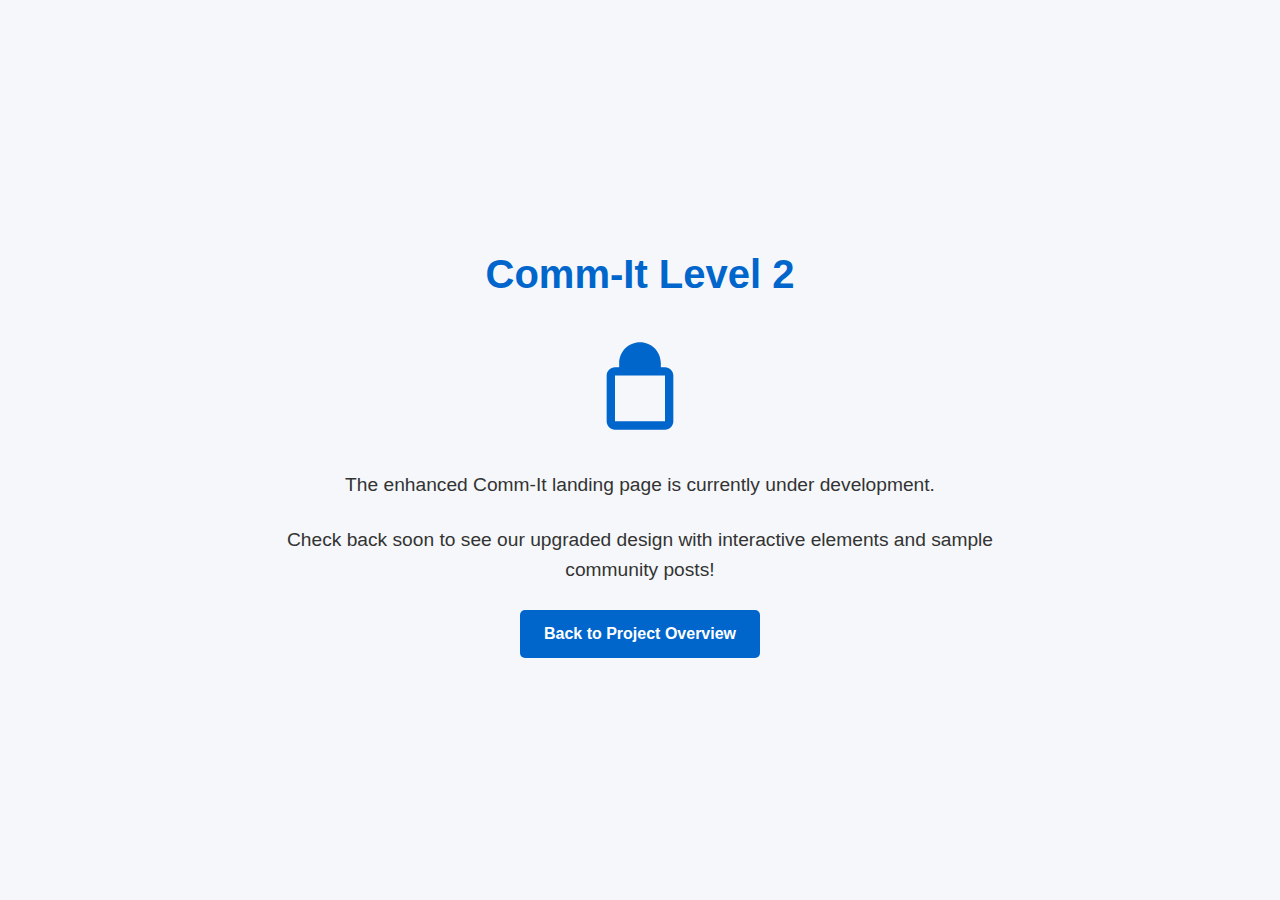
==== level-2/index.html @ d0885ab6 "add support for top-level" ====
<!DOCTYPE html>
<html lang="en">
<head>
    <meta charset="UTF-8">
    <meta name="viewport" content="width=device-width, initial-scale=1.0">
    <title>Comm-It Level 2 - Coming Soon</title>
    <style>
        * {
            margin: 0;
            padding: 0;
            box-sizing: border-box;
        }
        
        body {
            font-family: Arial, sans-serif;
            background-color: #f5f7fa;
            color: #333;
            line-height: 1.6;
            display: flex;
            flex-direction: column;
            align-items: center;
            justify-content: center;
            min-height: 100vh;
            text-align: center;
            padding: 2rem;
        }
        
        .container {
            max-width: 800px;
        }
        
        h1 {
            color: #0066cc;
            margin-bottom: 1rem;
            font-size: 2.5rem;
        }
        
        .under-construction {
            width: 100px;
            height: 100px;
            margin: 2rem auto;
            animation: spin 4s linear infinite;
        }
        
        @keyframes spin {
            100% {
                transform: rotate(360deg);
            }
        }
        
        p {
            margin-bottom: 1.5rem;
            font-size: 1.2rem;
        }
        
        .btn {
            display: inline-block;
            background-color: #0066cc;
            color: white;
            padding: 0.7rem 1.5rem;
            border-radius: 5px;
            text-decoration: none;
            font-weight: bold;
            transition: background-color 0.3s;
        }
        
        .btn:hover {
            background-color: #0055aa;
        }
    </style>
</head>
<body>
    <div class="container">
        <h1>Comm-It Level 2</h1>
        
        <div class="under-construction">
            <svg xmlns="http://www.w3.org/2000/svg" viewBox="0 0 24 24" fill="#0066cc">
                <path d="M12 3C10.3431 3 9 4.34315 9 6V7H15V6C15 4.34315 13.6569 3 12 3Z" />
                <path d="M7 7V6C7 3.23858 9.23858 1 12 1C14.7614 1 17 3.23858 17 6V7H18C19.1046 7 20 7.89543 20 9V20C20 21.1046 19.1046 22 18 22H6C4.89543 22 4 21.1046 4 20V9C4 7.89543 4.89543 7 6 7H7ZM6 9V20H18V9H6Z" />
            </svg>
        </div>
        
        <p>The enhanced Comm-It landing page is currently under development.</p>
        <p>Check back soon to see our upgraded design with interactive elements and sample community posts!</p>
        
        <a href="../index.html" class="btn">Back to Project Overview</a>
    </div>
</body>
</html>
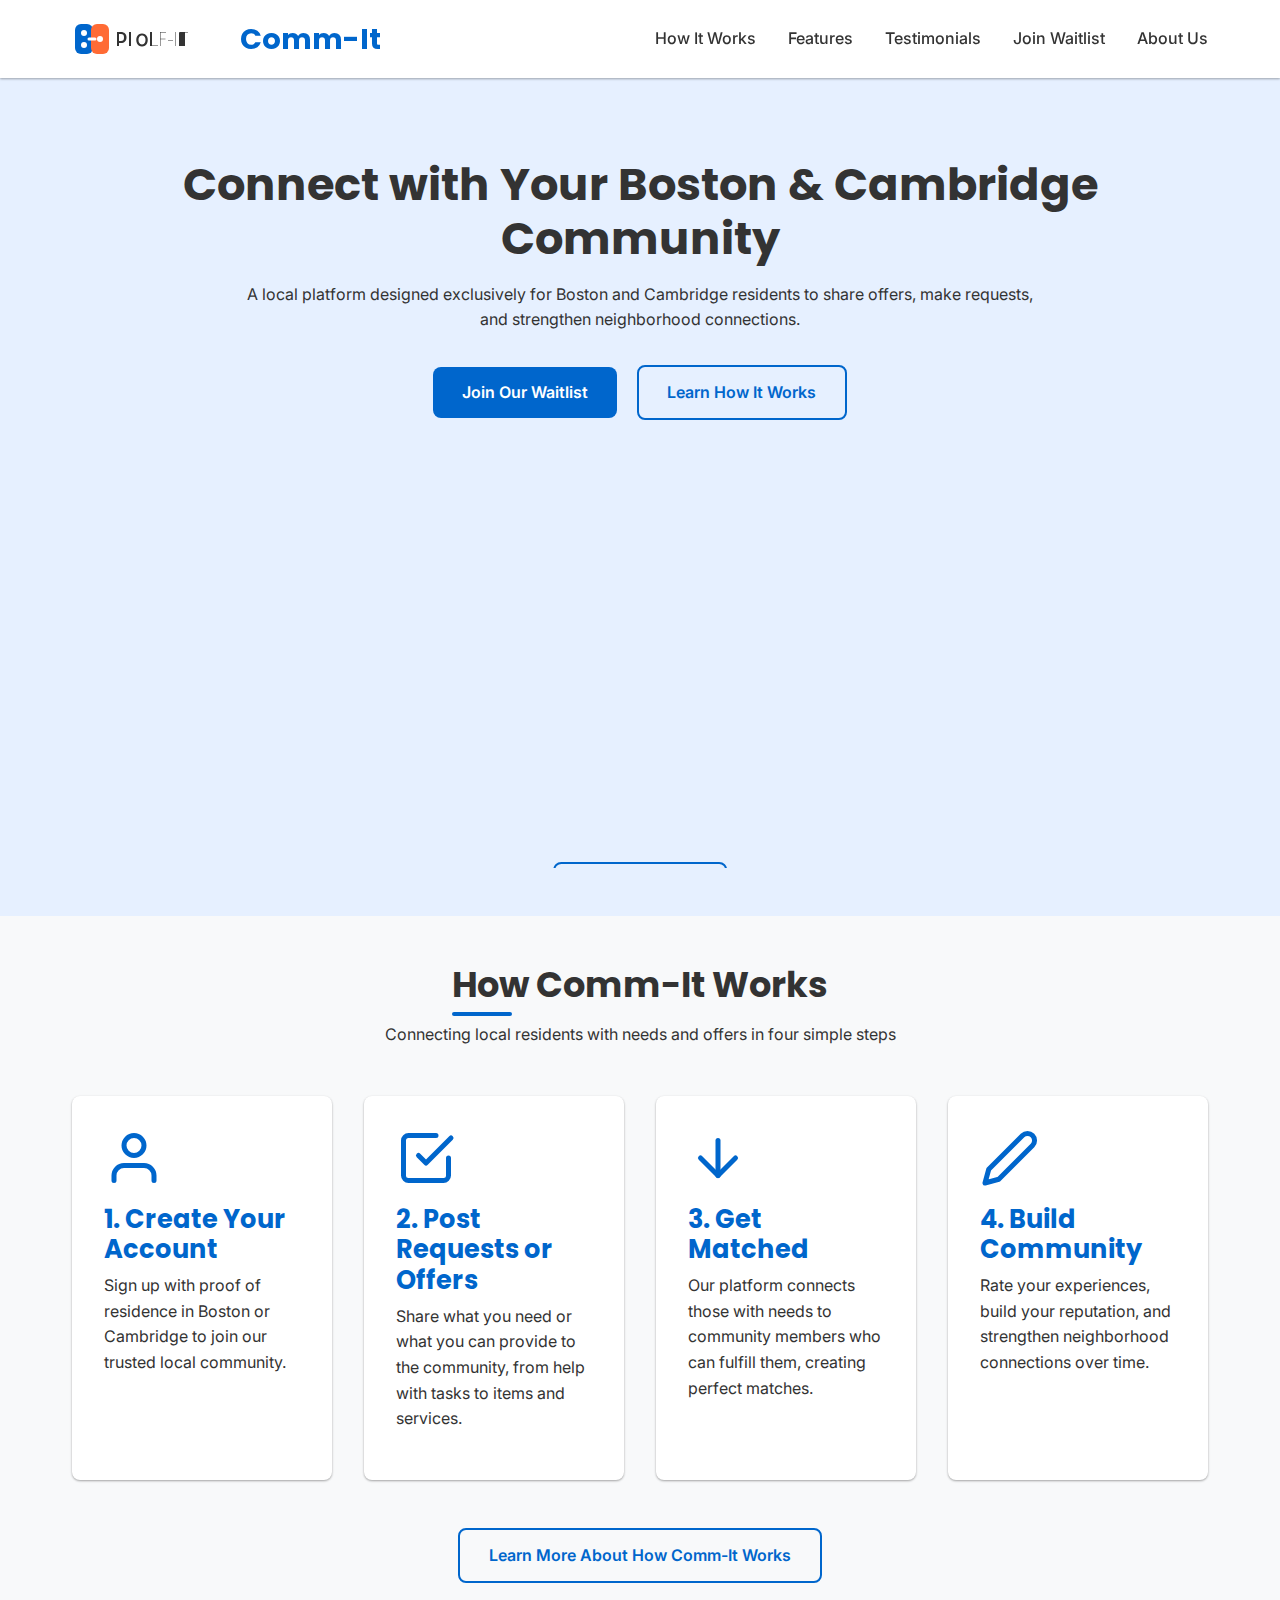
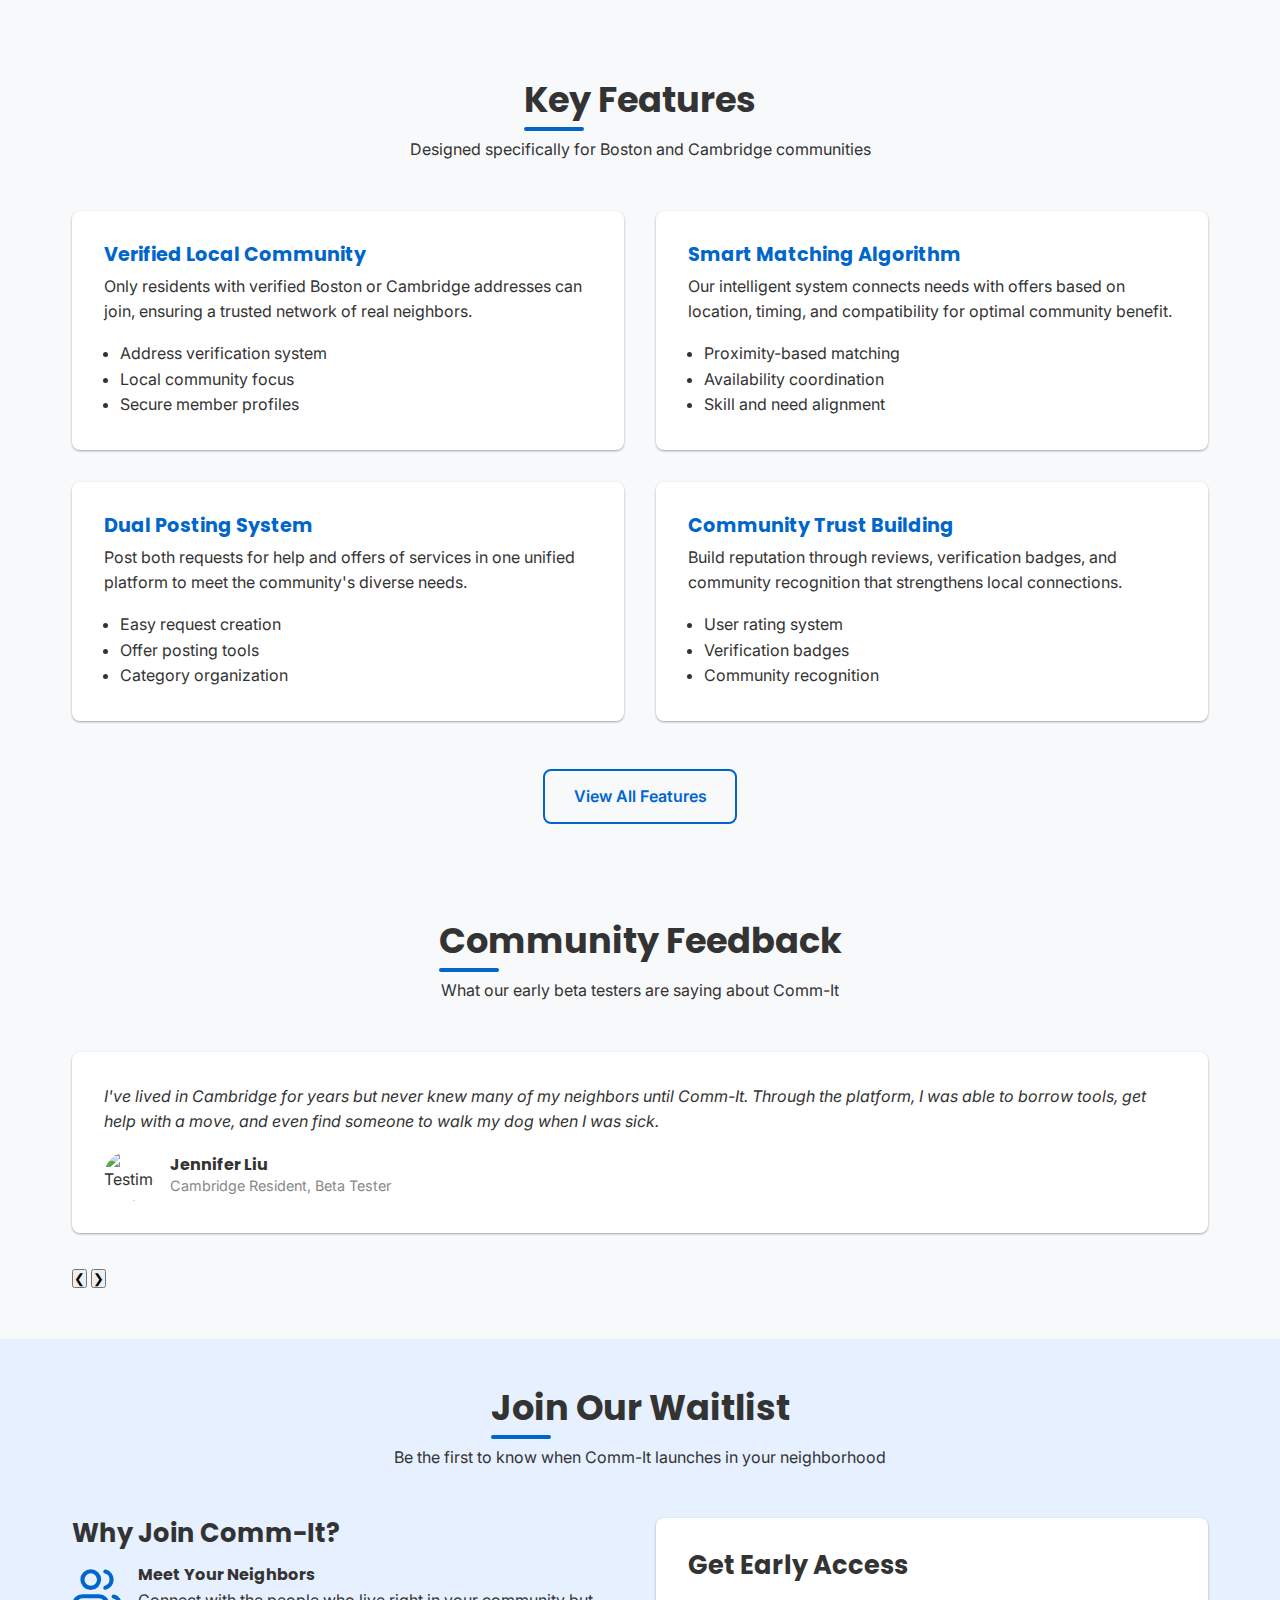
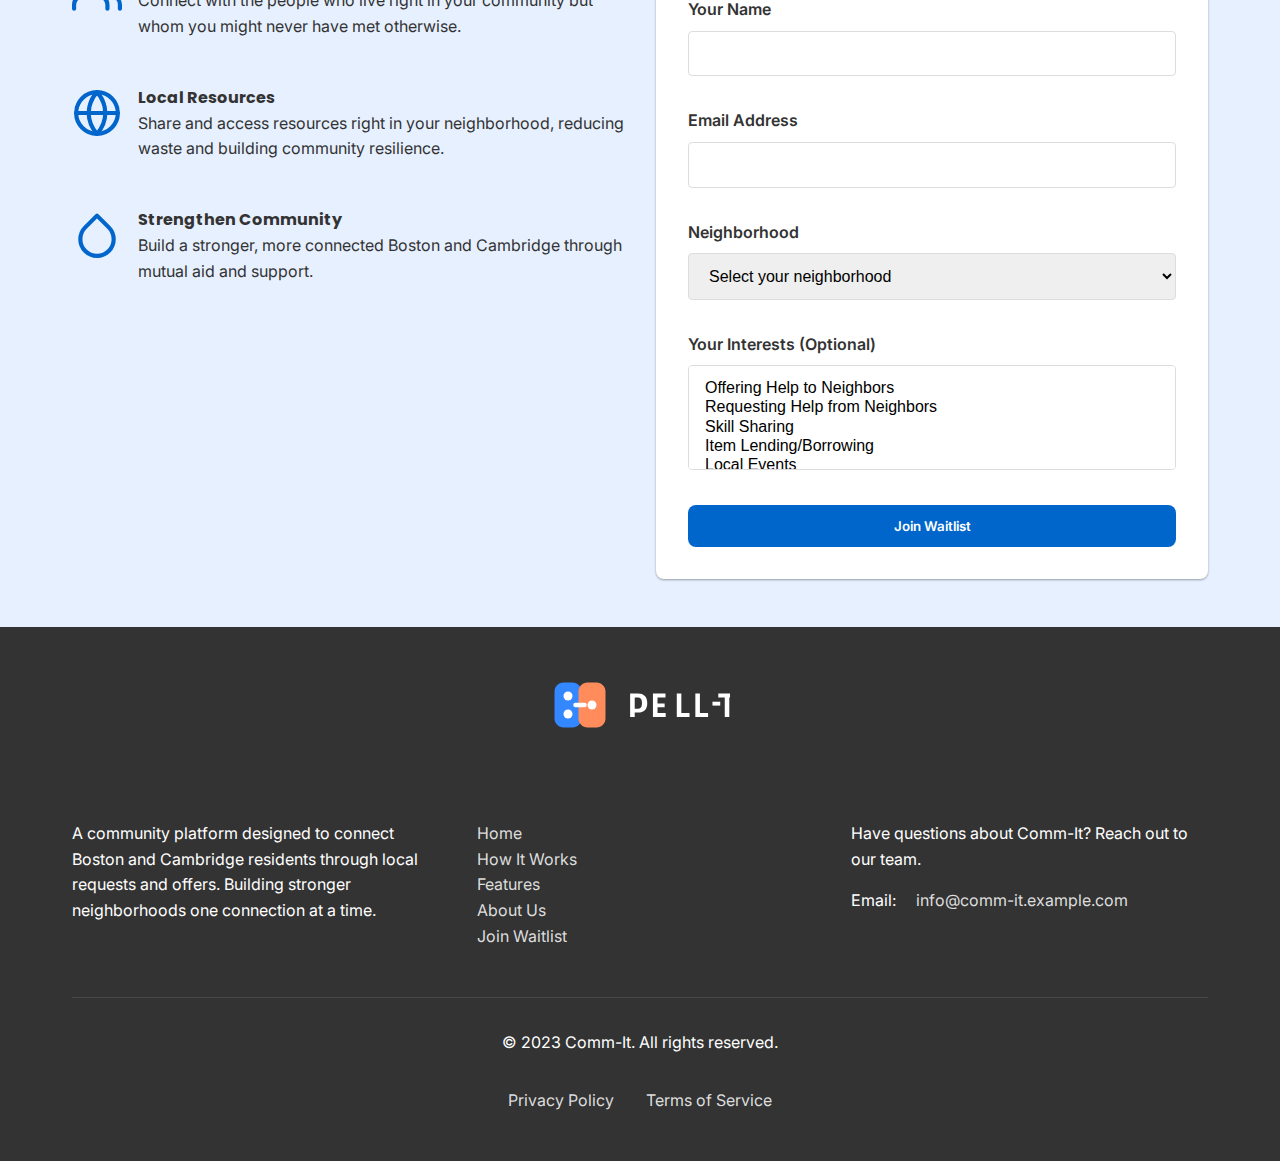
==== commit e71dc5d9: "most of level-2" ====
--- a/level-2/index.html
+++ b/level-2/index.html
@@ -3,87 +3,492 @@
 <head>
     <meta charset="UTF-8">
     <meta name="viewport" content="width=device-width, initial-scale=1.0">
-    <title>Comm-It Level 2 - Coming Soon</title>
-    <style>
-        * {
-            margin: 0;
-            padding: 0;
-            box-sizing: border-box;
-        }
-        
-        body {
-            font-family: Arial, sans-serif;
-            background-color: #f5f7fa;
-            color: #333;
-            line-height: 1.6;
-            display: flex;
-            flex-direction: column;
-            align-items: center;
-            justify-content: center;
-            min-height: 100vh;
-            text-align: center;
-            padding: 2rem;
-        }
-        
-        .container {
-            max-width: 800px;
-        }
-        
-        h1 {
-            color: #0066cc;
-            margin-bottom: 1rem;
-            font-size: 2.5rem;
-        }
-        
-        .under-construction {
-            width: 100px;
-            height: 100px;
-            margin: 2rem auto;
-            animation: spin 4s linear infinite;
-        }
-        
-        @keyframes spin {
-            100% {
-                transform: rotate(360deg);
-            }
-        }
-        
-        p {
-            margin-bottom: 1.5rem;
-            font-size: 1.2rem;
-        }
-        
-        .btn {
-            display: inline-block;
-            background-color: #0066cc;
-            color: white;
-            padding: 0.7rem 1.5rem;
-            border-radius: 5px;
-            text-decoration: none;
-            font-weight: bold;
-            transition: background-color 0.3s;
-        }
-        
-        .btn:hover {
-            background-color: #0055aa;
-        }
-    </style>
+    <title>Comm-It - Boston & Cambridge Local Community Platform</title>
+    
+    <!-- Fonts -->
+    <link rel="preconnect" href="https://fonts.googleapis.com">
+    <link rel="preconnect" href="https://fonts.gstatic.com" crossorigin>
+    <link href="https://fonts.googleapis.com/css2?family=Inter:wght@400;500;600;700&family=Poppins:wght@500;600;700&display=swap" rel="stylesheet">
+    
+    <!-- Stylesheets -->
+    <link rel="stylesheet" href="css/main.css">
+    <link rel="stylesheet" href="css/animations.css">
+    
+    <!-- Favicon -->
+    <link rel="icon" type="image/png" href="assets/icons/favicon.png">
 </head>
 <body>
-    <div class="container">
-        <h1>Comm-It Level 2</h1>
-        
-        <div class="under-construction">
-            <svg xmlns="http://www.w3.org/2000/svg" viewBox="0 0 24 24" fill="#0066cc">
-                <path d="M12 3C10.3431 3 9 4.34315 9 6V7H15V6C15 4.34315 13.6569 3 12 3Z" />
-                <path d="M7 7V6C7 3.23858 9.23858 1 12 1C14.7614 1 17 3.23858 17 6V7H18C19.1046 7 20 7.89543 20 9V20C20 21.1046 19.1046 22 18 22H6C4.89543 22 4 21.1046 4 20V9C4 7.89543 4.89543 7 6 7H7ZM6 9V20H18V9H6Z" />
-            </svg>
-        </div>
-        
-        <p>The enhanced Comm-It landing page is currently under development.</p>
-        <p>Check back soon to see our upgraded design with interactive elements and sample community posts!</p>
-        
-        <a href="../index.html" class="btn">Back to Project Overview</a>
-    </div>
+    <!-- Header Section -->
+    <header class="header">
+        <div class="container flex-between">
+            <a href="index.html" class="logo">
+                <img src="assets/logo/comm-it-logo.svg" alt="Comm-It Logo">
+                Comm-It
+            </a>
+            <nav>
+                <ul class="nav-list">
+                    <li class="nav-item"><a href="#how-it-works" class="nav-link">How It Works</a></li>
+                    <li class="nav-item"><a href="#features" class="nav-link">Features</a></li>
+                    <li class="nav-item"><a href="#testimonials" class="nav-link">Testimonials</a></li>
+                    <li class="nav-item"><a href="#contact" class="nav-link">Join Waitlist</a></li>
+                    <li class="nav-item"><a href="about.html" class="nav-link">About Us</a></li>
+                </ul>
+                <button class="mobile-menu-btn">
+                    <svg xmlns="http://www.w3.org/2000/svg" width="24" height="24" viewBox="0 0 24 24" fill="none" stroke="currentColor" stroke-width="2" stroke-linecap="round" stroke-linejoin="round">
+                        <line x1="3" y1="12" x2="21" y2="12"></line>
+                        <line x1="3" y1="6" x2="21" y2="6"></line>
+                        <line x1="3" y1="18" x2="21" y2="18"></line>
+                    </svg>
+                </button>
+            </nav>
+        </div>
+    </header>
+
+    <!-- Hero Section -->
+    <section class="section" style="background-color: var(--primary-light); padding-top: var(--space-xxl);">
+        <div class="container">
+            <div class="text-center" style="margin-bottom: var(--space-xl);">
+                <h1>Connect with Your Boston & Cambridge Community</h1>
+                <p style="max-width: 800px; margin: var(--space-md) auto;">
+                    A local platform designed exclusively for Boston and Cambridge residents to share offers, make requests, and strengthen neighborhood connections.
+                </p>
+                <div style="margin: var(--space-lg) 0;">
+                    <a href="#contact" class="btn btn-primary">Join Our Waitlist</a>
+                    <a href="#how-it-works" class="btn btn-outline" style="margin-left: var(--space-md);">Learn How It Works</a>
+                </div>
+            </div>
+            
+            <!-- Community Animation Showcase -->
+            <div class="animation-container">
+                <!-- Request Card -->
+                <div class="community-card request-card">
+                    <span class="card-badge request-badge">REQUEST</span>
+                    <div class="card-header">
+                        <img src="assets/images/avatar-1.jpg" alt="User Avatar" class="card-avatar">
+                        <div class="card-user">
+                            <h4>Sarah Johnson</h4>
+                            <p>Cambridge Resident</p>
+                        </div>
+                    </div>
+                    <h3 class="card-title">Need help moving a couch this weekend</h3>
+                    <p class="card-description">I just got a new couch delivered but need help moving it up to my 3rd floor apartment. Any neighbors free this Saturday afternoon?</p>
+                    <div class="card-footer">
+                        <span>Posted 2 hours ago</span>
+                        <span>Cambridge, MA</span>
+                    </div>
+                </div>
+                
+                <!-- Offer Cards -->
+                <div class="community-card offer-card">
+                    <span class="card-badge offer-badge">OFFER</span>
+                    <div class="card-header">
+                        <img src="assets/images/avatar-2.jpg" alt="User Avatar" class="card-avatar">
+                        <div class="card-user">
+                            <h4>Mike Rodriguez</h4>
+                            <p>Boston Resident</p>
+                        </div>
+                    </div>
+                    <h3 class="card-title">I can help on Saturday!</h3>
+                    <p class="card-description">I have a truck and I'm free after 2pm on Saturday. Happy to help a neighbor out.</p>
+                    <div class="card-footer">
+                        <div class="offer-btns">
+                            <button class="btn btn-sm btn-outline">Send Message</button>
+                            <button class="btn btn-sm btn-primary">Accept</button>
+                        </div>
+                    </div>
+                </div>
+                
+                <div class="community-card offer-card">
+                    <span class="card-badge offer-badge">OFFER</span>
+                    <div class="card-header">
+                        <img src="assets/images/avatar-3.jpg" alt="User Avatar" class="card-avatar">
+                        <div class="card-user">
+                            <h4>David Chen</h4>
+                            <p>Cambridge Resident</p>
+                        </div>
+                    </div>
+                    <h3 class="card-title">Can help Saturday at 3pm</h3>
+                    <p class="card-description">I live in the same neighborhood and can come by around 3pm on Saturday. I've helped with lots of moves before!</p>
+                    <div class="card-footer">
+                        <div class="offer-btns">
+                            <button class="btn btn-sm btn-outline">Send Message</button>
+                            <button class="btn btn-sm btn-primary">Accept</button>
+                        </div>
+                    </div>
+                </div>
+                
+                <div class="community-card offer-card">
+                    <span class="card-badge offer-badge">OFFER</span>
+                    <div class="card-header">
+                        <img src="assets/images/avatar-4.jpg" alt="User Avatar" class="card-avatar">
+                        <div class="card-user">
+                            <h4>Emma Clark</h4>
+                            <p>Cambridge Resident</p>
+                        </div>
+                    </div>
+                    <h3 class="card-title">Free on Saturday afternoon</h3>
+                    <p class="card-description">I'm available from 1-5pm on Saturday and could definitely help with a couch move. Let me know!</p>
+                    <div class="card-footer">
+                        <div class="offer-btns">
+                            <button class="btn btn-sm btn-outline">Send Message</button>
+                            <button class="btn btn-sm btn-primary">Accept</button>
+                        </div>
+                    </div>
+                </div>
+                
+                <!-- Match Card -->
+                <div class="community-card match-card">
+                    <span class="card-badge match-badge">MATCH MADE!</span>
+                    <div style="text-align: center; margin: var(--space-sm) 0 var(--space-md) 0;">
+                        <div class="card-header" style="justify-content: center;">
+                            <img src="assets/images/avatar-1.jpg" alt="Sarah Avatar" class="card-avatar" style="margin-right: 5px; border: 2px solid var(--accent);">
+                            <img src="assets/images/avatar-3.jpg" alt="David Avatar" class="card-avatar" style="margin-right: 0; border: 2px solid var(--accent);">
+                        </div>
+                        <h3 class="card-title" style="text-align: center; margin-top: var(--space-md); color: var(--accent);">Sarah & David</h3>
+                    </div>
+                    <div style="text-align: center; margin: var(--space-md) 0; background-color: rgba(46, 196, 182, 0.08); padding: 12px; border-radius: 8px;">
+                        <span class="icon-check"></span> Help with moving couch scheduled for Saturday at 3pm
+                    </div>
+                    <p class="card-description" style="text-align: center; font-style: italic;">
+                        "Thanks to Comm-It for connecting us!"
+                    </p>
+                </div>
+                
+                <!-- Connector Line -->
+                <div class="connector-line"></div>
+                
+                <!-- Match Icon -->
+                <div class="match-icon">
+                    <svg xmlns="http://www.w3.org/2000/svg" width="30" height="30" viewBox="0 0 24 24" fill="none" stroke="currentColor" stroke-width="2" stroke-linecap="round" stroke-linejoin="round">
+                        <path d="M22 11.08V12a10 10 0 1 1-5.93-9.14"></path>
+                        <polyline points="22 4 12 14.01 9 11.01"></polyline>
+                    </svg>
+                </div>
+                
+                <!-- Animation Replay Button -->
+                <div style="position: absolute; bottom: -40px; left: 50%; transform: translateX(-50%);">
+                    <button class="btn btn-sm btn-outline replay-animation">Replay Animation</button>
+                </div>
+            </div>
+        </div>
+    </section>
+
+    <!-- How It Works Section -->
+    <section id="how-it-works" class="section">
+        <div class="container">
+            <div class="section-title">
+                <h2>How Comm-It Works</h2>
+                <p>Connecting local residents with needs and offers in four simple steps</p>
+            </div>
+            
+            <div class="grid grid-4">
+                <div class="feature-card animate-on-scroll">
+                    <div class="feature-card-icon">
+                        <svg xmlns="http://www.w3.org/2000/svg" width="60" height="60" viewBox="0 0 24 24" fill="none" stroke="currentColor" stroke-width="2" stroke-linecap="round" stroke-linejoin="round">
+                            <path d="M20 21v-2a4 4 0 0 0-4-4H8a4 4 0 0 0-4 4v2"></path>
+                            <circle cx="12" cy="7" r="4"></circle>
+                        </svg>
+                    </div>
+                    <h3 class="feature-card-title">1. Create Your Account</h3>
+                    <p>Sign up with proof of residence in Boston or Cambridge to join our trusted local community.</p>
+                </div>
+                
+                <div class="feature-card animate-on-scroll">
+                    <div class="feature-card-icon">
+                        <svg xmlns="http://www.w3.org/2000/svg" width="60" height="60" viewBox="0 0 24 24" fill="none" stroke="currentColor" stroke-width="2" stroke-linecap="round" stroke-linejoin="round">
+                            <polyline points="9 11 12 14 22 4"></polyline>
+                            <path d="M21 12v7a2 2 0 0 1-2 2H5a2 2 0 0 1-2-2V5a2 2 0 0 1 2-2h11"></path>
+                        </svg>
+                    </div>
+                    <h3 class="feature-card-title">2. Post Requests or Offers</h3>
+                    <p>Share what you need or what you can provide to the community, from help with tasks to items and services.</p>
+                </div>
+                
+                <div class="feature-card animate-on-scroll">
+                    <div class="feature-card-icon">
+                        <svg xmlns="http://www.w3.org/2000/svg" width="60" height="60" viewBox="0 0 24 24" fill="none" stroke="currentColor" stroke-width="2" stroke-linecap="round" stroke-linejoin="round">
+                            <line x1="12" y1="5" x2="12" y2="19"></line>
+                            <polyline points="19 12 12 19 5 12"></polyline>
+                        </svg>
+                    </div>
+                    <h3 class="feature-card-title">3. Get Matched</h3>
+                    <p>Our platform connects those with needs to community members who can fulfill them, creating perfect matches.</p>
+                </div>
+                
+                <div class="feature-card animate-on-scroll">
+                    <div class="feature-card-icon">
+                        <svg xmlns="http://www.w3.org/2000/svg" width="60" height="60" viewBox="0 0 24 24" fill="none" stroke="currentColor" stroke-width="2" stroke-linecap="round" stroke-linejoin="round">
+                            <path d="M17 3a2.828 2.828 0 1 1 4 4L7.5 20.5 2 22l1.5-5.5L17 3z"></path>
+                        </svg>
+                    </div>
+                    <h3 class="feature-card-title">4. Build Community</h3>
+                    <p>Rate your experiences, build your reputation, and strengthen neighborhood connections over time.</p>
+                </div>
+            </div>
+            
+            <div class="text-center" style="margin-top: var(--space-xl);">
+                <a href="how-it-works.html" class="btn btn-outline">Learn More About How Comm-It Works</a>
+            </div>
+        </div>
+    </section>
+
+    <!-- Features Section -->
+    <section id="features" class="section" style="background-color: var(--light);">
+        <div class="container">
+            <div class="section-title">
+                <h2>Key Features</h2>
+                <p>Designed specifically for Boston and Cambridge communities</p>
+            </div>
+            
+            <div class="grid grid-2">
+                <div class="card animate-on-scroll">
+                    <h3 class="card-title">Verified Local Community</h3>
+                    <p>Only residents with verified Boston or Cambridge addresses can join, ensuring a trusted network of real neighbors.</p>
+                    <ul style="margin-left: var(--space-md);">
+                        <li>Address verification system</li>
+                        <li>Local community focus</li>
+                        <li>Secure member profiles</li>
+                    </ul>
+                </div>
+                
+                <div class="card animate-on-scroll">
+                    <h3 class="card-title">Smart Matching Algorithm</h3>
+                    <p>Our intelligent system connects needs with offers based on location, timing, and compatibility for optimal community benefit.</p>
+                    <ul style="margin-left: var(--space-md);">
+                        <li>Proximity-based matching</li>
+                        <li>Availability coordination</li>
+                        <li>Skill and need alignment</li>
+                    </ul>
+                </div>
+                
+                <div class="card animate-on-scroll">
+                    <h3 class="card-title">Dual Posting System</h3>
+                    <p>Post both requests for help and offers of services in one unified platform to meet the community's diverse needs.</p>
+                    <ul style="margin-left: var(--space-md);">
+                        <li>Easy request creation</li>
+                        <li>Offer posting tools</li>
+                        <li>Category organization</li>
+                    </ul>
+                </div>
+                
+                <div class="card animate-on-scroll">
+                    <h3 class="card-title">Community Trust Building</h3>
+                    <p>Build reputation through reviews, verification badges, and community recognition that strengthens local connections.</p>
+                    <ul style="margin-left: var(--space-md);">
+                        <li>User rating system</li>
+                        <li>Verification badges</li>
+                        <li>Community recognition</li>
+                    </ul>
+                </div>
+            </div>
+            
+            <div class="text-center" style="margin-top: var(--space-xl);">
+                <a href="features.html" class="btn btn-outline">View All Features</a>
+            </div>
+        </div>
+    </section>
+
+    <!-- Testimonials Section -->
+    <section id="testimonials" class="section">
+        <div class="container">
+            <div class="section-title">
+                <h2>Community Feedback</h2>
+                <p>What our early beta testers are saying about Comm-It</p>
+            </div>
+            
+            <div class="testimonial-slider">
+                <div class="testimonial-card">
+                    <div class="testimonial-content">
+                        I've lived in Cambridge for years but never knew many of my neighbors until Comm-It. Through the platform, I was able to borrow tools, get help with a move, and even find someone to walk my dog when I was sick.
+                    </div>
+                    <div class="testimonial-user">
+                        <img src="assets/images/avatar-5.jpg" alt="Testimonial Avatar" class="testimonial-avatar">
+                        <div class="testimonial-info">
+                            <h4>Jennifer Liu</h4>
+                            <p>Cambridge Resident, Beta Tester</p>
+                        </div>
+                    </div>
+                </div>
+                
+                <div class="testimonial-card">
+                    <div class="testimonial-content">
+                        As a new resident to Boston, Comm-It helped me connect with my community quickly. I offered my graphic design skills to help local businesses and in return received amazing restaurant recommendations and made some great friends.
+                    </div>
+                    <div class="testimonial-user">
+                        <img src="assets/images/avatar-6.jpg" alt="Testimonial Avatar" class="testimonial-avatar">
+                        <div class="testimonial-info">
+                            <h4>Marcus Washington</h4>
+                            <p>Boston Resident, Beta Tester</p>
+                        </div>
+                    </div>
+                </div>
+                
+                <div class="testimonial-card">
+                    <div class="testimonial-content">
+                        I used Comm-It to find someone to watch my plants while I was away. Not only did my plants survive, but I met a neighbor who's now a close friend. This platform makes Boston feel like a small town in the best way possible.
+                    </div>
+                    <div class="testimonial-user">
+                        <img src="assets/images/avatar-7.jpg" alt="Testimonial Avatar" class="testimonial-avatar">
+                        <div class="testimonial-info">
+                            <h4>Sophia Patel</h4>
+                            <p>Boston Resident, Beta Tester</p>
+                        </div>
+                    </div>
+                </div>
+                
+                <button class="slider-prev">&#10094;</button>
+                <button class="slider-next">&#10095;</button>
+            </div>
+        </div>
+    </section>
+
+    <!-- Contact Section -->
+    <section id="contact" class="section" style="background-color: var(--primary-light);">
+        <div class="container">
+            <div class="section-title">
+                <h2>Join Our Waitlist</h2>
+                <p>Be the first to know when Comm-It launches in your neighborhood</p>
+            </div>
+            
+            <div class="grid grid-2">
+                <div>
+                    <h3>Why Join Comm-It?</h3>
+                    <div class="icon-box">
+                        <div class="icon-box-icon">
+                            <svg xmlns="http://www.w3.org/2000/svg" width="50" height="50" viewBox="0 0 24 24" fill="none" stroke="currentColor" stroke-width="2" stroke-linecap="round" stroke-linejoin="round">
+                                <path d="M17 21v-2a4 4 0 0 0-4-4H5a4 4 0 0 0-4 4v2"></path>
+                                <circle cx="9" cy="7" r="4"></circle>
+                                <path d="M23 21v-2a4 4 0 0 0-3-3.87"></path>
+                                <path d="M16 3.13a4 4 0 0 1 0 7.75"></path>
+                            </svg>
+                        </div>
+                        <div class="icon-box-content">
+                            <h4 class="icon-box-title">Meet Your Neighbors</h4>
+                            <p>Connect with the people who live right in your community but whom you might never have met otherwise.</p>
+                        </div>
+                    </div>
+                    
+                    <div class="icon-box">
+                        <div class="icon-box-icon">
+                            <svg xmlns="http://www.w3.org/2000/svg" width="50" height="50" viewBox="0 0 24 24" fill="none" stroke="currentColor" stroke-width="2" stroke-linecap="round" stroke-linejoin="round">
+                                <circle cx="12" cy="12" r="10"></circle>
+                                <line x1="2" y1="12" x2="22" y2="12"></line>
+                                <path d="M12 2a15.3 15.3 0 0 1 4 10 15.3 15.3 0 0 1-4 10 15.3 15.3 0 0 1-4-10 15.3 15.3 0 0 1 4-10z"></path>
+                            </svg>
+                        </div>
+                        <div class="icon-box-content">
+                            <h4 class="icon-box-title">Local Resources</h4>
+                            <p>Share and access resources right in your neighborhood, reducing waste and building community resilience.</p>
+                        </div>
+                    </div>
+                    
+                    <div class="icon-box">
+                        <div class="icon-box-icon">
+                            <svg xmlns="http://www.w3.org/2000/svg" width="50" height="50" viewBox="0 0 24 24" fill="none" stroke="currentColor" stroke-width="2" stroke-linecap="round" stroke-linejoin="round">
+                                <path d="M12 2.69l5.66 5.66a8 8 0 1 1-11.31 0z"></path>
+                            </svg>
+                        </div>
+                        <div class="icon-box-content">
+                            <h4 class="icon-box-title">Strengthen Community</h4>
+                            <p>Build a stronger, more connected Boston and Cambridge through mutual aid and support.</p>
+                        </div>
+                    </div>
+                </div>
+                
+                <div class="card">
+                    <h3>Get Early Access</h3>
+                    <form class="contact-form">
+                        <div class="form-group">
+                            <label for="name" class="form-label">Your Name</label>
+                            <input type="text" id="name" name="name" class="form-control" required>
+                        </div>
+                        
+                        <div class="form-group">
+                            <label for="email" class="form-label">Email Address</label>
+                            <input type="email" id="email" name="email" class="form-control" required>
+                        </div>
+                        
+                        <div class="form-group">
+                            <label for="neighborhood" class="form-label">Neighborhood</label>
+                            <select id="neighborhood" name="neighborhood" class="form-control" required>
+                                <option value="">Select your neighborhood</option>
+                                <option value="cambridge-central">Cambridge - Central Square</option>
+                                <option value="cambridge-harvard">Cambridge - Harvard Square</option>
+                                <option value="cambridge-inman">Cambridge - Inman Square</option>
+                                <option value="cambridge-kendall">Cambridge - Kendall Square</option>
+                                <option value="cambridge-porter">Cambridge - Porter Square</option>
+                                <option value="boston-allston">Boston - Allston</option>
+                                <option value="boston-backbay">Boston - Back Bay</option>
+                                <option value="boston-beacon">Boston - Beacon Hill</option>
+                                <option value="boston-downtown">Boston - Downtown</option>
+                                <option value="boston-fenway">Boston - Fenway</option>
+                                <option value="boston-southend">Boston - South End</option>
+                                <option value="other">Other Area</option>
+                            </select>
+                        </div>
+                        
+                        <div class="form-group">
+                            <label for="interests" class="form-label">Your Interests (Optional)</label>
+                            <select id="interests" name="interests" class="form-control" multiple>
+                                <option value="offering-help">Offering Help to Neighbors</option>
+                                <option value="requesting-help">Requesting Help from Neighbors</option>
+                                <option value="skill-sharing">Skill Sharing</option>
+                                <option value="item-lending">Item Lending/Borrowing</option>
+                                <option value="local-events">Local Events</option>
+                                <option value="community-projects">Community Projects</option>
+                            </select>
+                        </div>
+                        
+                        <button type="submit" class="btn btn-primary" style="width: 100%;">Join Waitlist</button>
+                    </form>
+                </div>
+            </div>
+        </div>
+    </section>
+
+    <!-- Footer -->
+    <footer class="footer">
+        <div class="container">
+            <div class="footer-logo text-center">
+                <img src="assets/logo/comm-it-logo-white.svg" alt="Comm-It Logo" style="height: 60px;">
+            </div>
+            
+            <div class="grid grid-3">
+                <div>
+                    <h3>About Comm-It</h3>
+                    <p>A community platform designed to connect Boston and Cambridge residents through local requests and offers. Building stronger neighborhoods one connection at a time.</p>
+                </div>
+                
+                <div>
+                    <h3>Quick Links</h3>
+                    <ul style="list-style: none; padding: 0;">
+                        <li><a href="index.html" class="footer-link">Home</a></li>
+                        <li><a href="how-it-works.html" class="footer-link">How It Works</a></li>
+                        <li><a href="features.html" class="footer-link">Features</a></li>
+                        <li><a href="about.html" class="footer-link">About Us</a></li>
+                        <li><a href="#contact" class="footer-link">Join Waitlist</a></li>
+                    </ul>
+                </div>
+                
+                <div>
+                    <h3>Contact Us</h3>
+                    <p>Have questions about Comm-It? Reach out to our team.</p>
+                    <p>Email: <a href="mailto:info@comm-it.example.com" class="footer-link">info@comm-it.example.com</a></p>
+                </div>
+            </div>
+            
+            <div class="footer-bottom">
+                <p>&copy; 2023 Comm-It. All rights reserved.</p>
+                <div class="footer-links">
+                    <a href="#" class="footer-link">Privacy Policy</a>
+                    <a href="#" class="footer-link">Terms of Service</a>
+                </div>
+            </div>
+        </div>
+    </footer>
+
+    <!-- Scripts -->
+    <script src="js/main.js"></script>
+    <script src="js/animation.js"></script>
 </body>
 </html> --- a/level-2/css/main.css
+++ b/level-2/css/main.css
@@ -0,0 +1,528 @@
+/* Main Styles for Comm-It Level 2 */
+
+/* === RESET & BASE STYLES === */
+*, *::before, *::after {
+  margin: 0;
+  padding: 0;
+  box-sizing: border-box;
+}
+
+:root {
+  /* Color Palette */
+  --primary: #0066cc;
+  --primary-dark: #0055aa;
+  --primary-light: #e6f0ff;
+  --secondary: #ff6b35;
+  --secondary-dark: #e55a2b;
+  --accent: #2ec4b6;
+  --dark: #333333;
+  --gray-dark: #555555;
+  --gray: #888888;
+  --gray-light: #dddddd;
+  --light: #f8f9fa;
+  --white: #ffffff;
+  
+  /* Typography */
+  --font-main: 'Inter', -apple-system, BlinkMacSystemFont, 'Segoe UI', Roboto, Oxygen, Ubuntu, Cantarell, sans-serif;
+  --font-heading: 'Poppins', -apple-system, BlinkMacSystemFont, 'Segoe UI', Roboto, sans-serif;
+  
+  /* Spacing */
+  --space-xs: 0.25rem;
+  --space-sm: 0.5rem;
+  --space-md: 1rem;
+  --space-lg: 2rem;
+  --space-xl: 3rem;
+  --space-xxl: 5rem;
+  
+  /* Borders & Shadows */
+  --border-radius-sm: 4px;
+  --border-radius-md: 8px;
+  --border-radius-lg: 16px;
+  --shadow-sm: 0 1px 3px rgba(0,0,0,0.12), 0 1px 2px rgba(0,0,0,0.24);
+  --shadow-md: 0 4px 6px rgba(0,0,0,0.1);
+  --shadow-lg: 0 10px 20px rgba(0,0,0,0.1);
+  
+  /* Transitions */
+  --transition-fast: 0.2s ease;
+  --transition-normal: 0.3s ease;
+  --transition-slow: 0.5s ease;
+}
+
+body {
+  font-family: var(--font-main);
+  line-height: 1.6;
+  color: var(--dark);
+  background-color: var(--light);
+}
+
+h1, h2, h3, h4, h5, h6 {
+  font-family: var(--font-heading);
+  font-weight: 700;
+  line-height: 1.2;
+  margin-bottom: var(--space-md);
+  color: var(--dark);
+}
+
+h1 {
+  font-size: 2.8rem;
+}
+
+h2 {
+  font-size: 2.2rem;
+  position: relative;
+  display: inline-block;
+}
+
+h2::after {
+  content: "";
+  position: absolute;
+  bottom: -10px;
+  left: 0;
+  width: 60px;
+  height: 4px;
+  background-color: var(--primary);
+  border-radius: 2px;
+}
+
+h3 {
+  font-size: 1.6rem;
+}
+
+p {
+  margin-bottom: var(--space-md);
+}
+
+a {
+  color: var(--primary);
+  text-decoration: none;
+  transition: color var(--transition-fast);
+}
+
+a:hover {
+  color: var(--primary-dark);
+}
+
+img {
+  max-width: 100%;
+  height: auto;
+}
+
+/* === LAYOUT === */
+.container {
+  width: 100%;
+  max-width: 1200px;
+  margin: 0 auto;
+  padding: 0 var(--space-lg);
+}
+
+.section {
+  padding: var(--space-xl) 0;
+}
+
+.section-title {
+  text-align: center;
+  margin-bottom: var(--space-xl);
+}
+
+.text-center {
+  text-align: center;
+}
+
+.flex {
+  display: flex;
+}
+
+.flex-center {
+  display: flex;
+  justify-content: center;
+  align-items: center;
+}
+
+.flex-between {
+  display: flex;
+  justify-content: space-between;
+  align-items: center;
+}
+
+.flex-column {
+  flex-direction: column;
+}
+
+.grid {
+  display: grid;
+  gap: var(--space-lg);
+}
+
+.grid-2 {
+  grid-template-columns: repeat(2, 1fr);
+}
+
+.grid-3 {
+  grid-template-columns: repeat(3, 1fr);
+}
+
+.grid-4 {
+  grid-template-columns: repeat(4, 1fr);
+}
+
+/* === COMPONENTS === */
+
+/* Buttons */
+.btn {
+  display: inline-block;
+  padding: 0.8rem 1.8rem;
+  border-radius: var(--border-radius-md);
+  font-weight: 600;
+  text-align: center;
+  cursor: pointer;
+  transition: all var(--transition-normal);
+  border: none;
+  font-family: var(--font-main);
+}
+
+.btn-primary {
+  background-color: var(--primary);
+  color: var(--white);
+}
+
+.btn-primary:hover {
+  background-color: var(--primary-dark);
+  color: var(--white);
+  transform: translateY(-2px);
+  box-shadow: var(--shadow-md);
+}
+
+.btn-secondary {
+  background-color: var(--secondary);
+  color: var(--white);
+}
+
+.btn-secondary:hover {
+  background-color: var(--secondary-dark);
+  color: var(--white);
+  transform: translateY(-2px);
+  box-shadow: var(--shadow-md);
+}
+
+.btn-outline {
+  background-color: transparent;
+  border: 2px solid var(--primary);
+  color: var(--primary);
+}
+
+.btn-outline:hover {
+  background-color: var(--primary);
+  color: var(--white);
+  transform: translateY(-2px);
+  box-shadow: var(--shadow-md);
+}
+
+/* Cards */
+.card {
+  background-color: var(--white);
+  border-radius: var(--border-radius-md);
+  box-shadow: var(--shadow-sm);
+  padding: var(--space-lg);
+  transition: transform var(--transition-normal), box-shadow var(--transition-normal);
+}
+
+.card:hover {
+  transform: translateY(-5px);
+  box-shadow: var(--shadow-md);
+}
+
+.card-title {
+  color: var(--primary);
+  margin-bottom: var(--space-md);
+}
+
+/* Icon with text */
+.icon-box {
+  display: flex;
+  margin-bottom: var(--space-lg);
+}
+
+.icon-box-icon {
+  flex-shrink: 0;
+  width: 50px;
+  height: 50px;
+  margin-right: var(--space-md);
+  color: var(--primary);
+}
+
+.icon-box-content {
+  flex-grow: 1;
+}
+
+.icon-box-title {
+  margin-bottom: var(--space-xs);
+}
+
+/* Feature Card */
+.feature-card {
+  background-color: var(--white);
+  border-radius: var(--border-radius-md);
+  box-shadow: var(--shadow-sm);
+  padding: var(--space-lg);
+  transition: transform var(--transition-normal), box-shadow var(--transition-normal);
+  height: 100%;
+}
+
+.feature-card:hover {
+  transform: translateY(-5px);
+  box-shadow: var(--shadow-md);
+}
+
+.feature-card-icon {
+  width: 60px;
+  height: 60px;
+  margin-bottom: var(--space-md);
+  color: var(--primary);
+}
+
+.feature-card-title {
+  color: var(--primary);
+  margin-bottom: var(--space-sm);
+}
+
+/* Testimonial Card */
+.testimonial-card {
+  background-color: var(--white);
+  border-radius: var(--border-radius-md);
+  box-shadow: var(--shadow-sm);
+  padding: var(--space-lg);
+  margin-bottom: var(--space-lg);
+}
+
+.testimonial-content {
+  font-style: italic;
+  margin-bottom: var(--space-md);
+  position: relative;
+}
+
+.testimonial-content::before {
+  content: '"';
+  font-size: 4rem;
+  font-family: Georgia, serif;
+  color: var(--primary-light);
+  position: absolute;
+  top: -1.5rem;
+  left: -0.5rem;
+  z-index: -1;
+}
+
+.testimonial-user {
+  display: flex;
+  align-items: center;
+}
+
+.testimonial-avatar {
+  width: 50px;
+  height: 50px;
+  border-radius: 50%;
+  margin-right: var(--space-md);
+  object-fit: cover;
+}
+
+.testimonial-info h4 {
+  margin-bottom: 0;
+}
+
+.testimonial-info p {
+  margin-bottom: 0;
+  font-size: 0.9rem;
+  color: var(--gray);
+}
+
+/* Form Styles */
+.form-group {
+  margin-bottom: var(--space-lg);
+}
+
+.form-label {
+  display: block;
+  margin-bottom: var(--space-sm);
+  font-weight: 600;
+}
+
+.form-control {
+  width: 100%;
+  padding: 0.8rem 1rem;
+  font-size: 1rem;
+  border: 1px solid var(--gray-light);
+  border-radius: var(--border-radius-sm);
+  transition: border-color var(--transition-fast), box-shadow var(--transition-fast);
+}
+
+.form-control:focus {
+  outline: none;
+  border-color: var(--primary);
+  box-shadow: 0 0 0 3px rgba(0, 102, 204, 0.2);
+}
+
+/* === HEADER === */
+.header {
+  background-color: var(--white);
+  box-shadow: var(--shadow-sm);
+  padding: var(--space-md) 0;
+  position: sticky;
+  top: 0;
+  z-index: 100;
+}
+
+.logo {
+  font-family: var(--font-heading);
+  font-size: 1.8rem;
+  font-weight: 700;
+  color: var(--primary);
+  display: flex;
+  align-items: center;
+}
+
+.logo img {
+  height: 40px;
+  margin-right: var(--space-sm);
+}
+
+.nav-list {
+  display: flex;
+  list-style: none;
+}
+
+.nav-item {
+  margin-left: var(--space-lg);
+}
+
+.nav-link {
+  color: var(--dark);
+  font-weight: 500;
+  position: relative;
+}
+
+.nav-link::after {
+  content: "";
+  position: absolute;
+  bottom: -5px;
+  left: 0;
+  width: 0;
+  height: 2px;
+  background-color: var(--primary);
+  transition: width var(--transition-normal);
+}
+
+.nav-link:hover::after,
+.nav-link.active::after {
+  width: 100%;
+}
+
+.mobile-menu-btn {
+  display: none;
+  background: none;
+  border: none;
+  cursor: pointer;
+  padding: var(--space-sm);
+}
+
+/* === FOOTER === */
+.footer {
+  background-color: var(--dark);
+  color: var(--white);
+  padding: var(--space-xl) 0;
+}
+
+.footer-logo {
+  margin-bottom: var(--space-lg);
+}
+
+.footer-links {
+  display: flex;
+  justify-content: center;
+  margin-top: var(--space-lg);
+}
+
+.footer-link {
+  color: var(--gray-light);
+  margin: 0 var(--space-md);
+  transition: color var(--transition-fast);
+}
+
+.footer-link:hover {
+  color: var(--white);
+}
+
+.footer-bottom {
+  text-align: center;
+  margin-top: var(--space-xl);
+  padding-top: var(--space-lg);
+  border-top: 1px solid rgba(255, 255, 255, 0.1);
+}
+
+/* === MEDIA QUERIES === */
+@media (max-width: 992px) {
+  h1 {
+    font-size: 2.4rem;
+  }
+  
+  h2 {
+    font-size: 2rem;
+  }
+  
+  .grid-3 {
+    grid-template-columns: repeat(2, 1fr);
+  }
+  
+  .grid-4 {
+    grid-template-columns: repeat(2, 1fr);
+  }
+}
+
+@media (max-width: 768px) {
+  .grid-2,
+  .grid-3,
+  .grid-4 {
+    grid-template-columns: 1fr;
+  }
+  
+  .nav-list {
+    display: none;
+  }
+  
+  .mobile-menu-btn {
+    display: block;
+  }
+  
+  /* Mobile menu when active */
+  .nav-list.active {
+    display: flex;
+    flex-direction: column;
+    position: absolute;
+    top: 100%;
+    left: 0;
+    width: 100%;
+    background-color: var(--white);
+    box-shadow: var(--shadow-md);
+    padding: var(--space-lg);
+  }
+  
+  .nav-list.active .nav-item {
+    margin: 0 0 var(--space-md) 0;
+  }
+}
+
+@media (max-width: 576px) {
+  h1 {
+    font-size: 2rem;
+  }
+  
+  h2 {
+    font-size: 1.8rem;
+  }
+  
+  .container {
+    padding: 0 var(--space-md);
+  }
+  
+  .section {
+    padding: var(--space-lg) 0;
+  }
+} --- a/level-2/css/animations.css
+++ b/level-2/css/animations.css
@@ -0,0 +1,413 @@
+/* === ANIMATIONS CSS === */
+
+/* Animation Container */
+.animation-container {
+  position: relative;
+  max-width: 900px;
+  margin: 0 auto;
+  min-height: 400px; /* Adjusted height */
+  padding: var(--space-lg);
+  overflow: hidden;
+}
+
+/* Community Animation Components */
+.community-card {
+  background-color: var(--white);
+  border-radius: var(--border-radius-md);
+  box-shadow: var(--shadow-md);
+  padding: var(--space-lg);
+  position: absolute;
+  width: 300px;
+  transition: all var(--transition-slow);
+  opacity: 0;
+  transform: translateY(20px);
+}
+
+.request-card {
+  border-left: 4px solid var(--secondary);
+  /* Position request card on the left */
+  top: 50%;
+  left: 50px;
+  transform: translateY(-50%);
+  z-index: 5;
+}
+
+.offer-card:nth-of-type(1) {
+  border-left: 4px solid var(--primary);
+  /* Position first offer card on the right side, top */
+  top: 20px;
+  right: 50px;
+  z-index: 5;
+}
+
+.offer-card:nth-of-type(2) {
+  border-left: 4px solid var(--primary);
+  /* Position second offer card on the right side, middle */
+  top: 50%;
+  right: 50px;
+  transform: translateY(-50%);
+  z-index: 5;
+}
+
+.offer-card:nth-of-type(3) {
+  border-left: 4px solid var(--primary);
+  /* Position third offer card on the right side, bottom */
+  bottom: 20px;
+  right: 50px;
+  z-index: 5;
+}
+
+.match-card {
+  border-left: 4px solid var(--accent);
+  /* Position match card in the center */
+  top: 50%;
+  left: 50%;
+  transform: translate(-50%, -50%) scale(0.8);
+  z-index: 8; /* Above all other cards */
+  opacity: 0;
+  visibility: hidden;
+  transition: all 0.8s ease;
+  /* Make the match card slightly larger */
+  max-width: 320px;
+}
+
+/* Selected card styling */
+.selected-offer {
+  border-left: 4px solid var(--accent) !important;
+  box-shadow: 0 0 0 3px rgba(46, 196, 182, 0.3), var(--shadow-md) !important;
+  z-index: 7 !important;
+  transition: all 0.5s ease !important;
+}
+
+.request-selected {
+  border-left: 4px solid var(--accent) !important;
+  box-shadow: 0 0 0 3px rgba(46, 196, 182, 0.3), var(--shadow-md) !important;
+  transition: all 0.5s ease !important;
+}
+
+.card-header {
+  display: flex;
+  align-items: center;
+  margin-bottom: var(--space-md);
+}
+
+.card-avatar {
+  width: 40px;
+  height: 40px;
+  border-radius: 50%;
+  margin-right: var(--space-md);
+  object-fit: cover;
+}
+
+.card-user h4 {
+  margin-bottom: 0;
+  font-size: 1rem;
+}
+
+.card-user p {
+  margin-bottom: 0;
+  font-size: 0.8rem;
+  color: var(--gray);
+}
+
+.card-badge {
+  display: inline-block;
+  padding: 0.2rem 0.6rem;
+  border-radius: 50px;
+  font-size: 0.7rem;
+  font-weight: bold;
+  margin-bottom: var(--space-sm);
+}
+
+.request-badge {
+  background-color: #ffebe6;
+  color: var(--secondary);
+}
+
+.offer-badge {
+  background-color: #e6f0ff;
+  color: var(--primary);
+}
+
+.match-badge {
+  background-color: #e6faf8;
+  color: var(--accent);
+}
+
+.card-title {
+  margin-bottom: var(--space-sm);
+  font-size: 1.2rem;
+}
+
+.card-description {
+  font-size: 0.9rem;
+  color: var(--gray-dark);
+}
+
+.card-footer {
+  display: flex;
+  justify-content: space-between;
+  align-items: center;
+  margin-top: var(--space-md);
+  padding-top: var(--space-md);
+  border-top: 1px solid var(--gray-light);
+  font-size: 0.8rem;
+}
+
+.offer-btns {
+  display: flex;
+  justify-content: space-between;
+  gap: var(--space-sm);
+}
+
+.match-icon {
+  width: 60px;
+  height: 60px;
+  position: absolute;
+  background-color: var(--accent);
+  border-radius: 50%;
+  display: flex;
+  justify-content: center;
+  align-items: center;
+  color: white;
+  box-shadow: 0 0 20px rgba(46, 196, 182, 0.5);
+  opacity: 0;
+  transform: scale(0.5);
+  transition: all 0.5s ease;
+  z-index: 10;
+  /* Positioning in center by default */
+  top: 50%;
+  left: 50%;
+  margin-top: -30px;
+  margin-left: -30px;
+}
+
+.connector-line {
+  height: 3px;
+  background-color: var(--accent);
+  position: absolute;
+  transform-origin: left center;
+  transform: scaleX(0);
+  transition: all 0.5s ease;
+  z-index: 5;
+  /* Position in middle by default */
+  top: 50%;
+  left: 25%;
+}
+
+/* Animation class adjustments */
+.animate-fadeInUp {
+  animation: fadeInUp 0.6s forwards;
+}
+
+.animate-fadeOutDown {
+  animation: fadeOutDown 0.6s forwards;
+}
+
+.animate-slideInFromLeft {
+  animation: slideInFromLeft 0.6s forwards;
+}
+
+.animate-slideInFromRight {
+  animation: slideInFromRight 0.6s forwards;
+}
+
+.animate-popIn {
+  animation: popIn 0.6s forwards;
+}
+
+.animate-pulseGlow {
+  animation: pulseGlow 2s infinite;
+}
+
+/* When match card is shown */
+.animate-showMatch {
+  visibility: visible;
+  animation: popInCenter 0.8s forwards;
+  z-index: 20;
+}
+
+/* Checkmarks and X icons */
+.icon-check, .icon-x {
+  display: inline-block;
+  margin-right: 5px;
+}
+
+.icon-check::before {
+  content: '✓';
+  color: var(--accent);
+}
+
+.icon-x::before {
+  content: '✕';
+  color: #ff6b6b;
+}
+
+/* Animation Keyframes */
+@keyframes fadeInUp {
+  from {
+    opacity: 0;
+    transform: translateY(20px);
+  }
+  to {
+    opacity: 1;
+    transform: translateY(0);
+  }
+}
+
+@keyframes fadeOutDown {
+  from {
+    opacity: 1;
+    transform: translateY(0);
+  }
+  to {
+    opacity: 0;
+    transform: translateY(30px);
+  }
+}
+
+@keyframes slideInFromLeft {
+  from {
+    opacity: 0;
+    transform: translateX(-50px);
+  }
+  to {
+    opacity: 1;
+    transform: translateX(0);
+  }
+}
+
+@keyframes slideInFromRight {
+  from {
+    opacity: 0;
+    transform: translateX(50px);
+  }
+  to {
+    opacity: 1;
+    transform: translateX(0);
+  }
+}
+
+@keyframes popIn {
+  0% {
+    opacity: 0;
+    transform: scale(0.5);
+  }
+  70% {
+    opacity: 1;
+    transform: scale(1.1);
+  }
+  100% {
+    opacity: 1;
+    transform: scale(1);
+  }
+}
+
+@keyframes popInCenter {
+  0% {
+    opacity: 0;
+    transform: translate(-50%, -50%) scale(0.5);
+  }
+  70% {
+    opacity: 1;
+    transform: translate(-50%, -50%) scale(1.1);
+  }
+  100% {
+    opacity: 1;
+    transform: translate(-50%, -50%) scale(1);
+  }
+}
+
+@keyframes pulseGlow {
+  0% {
+    box-shadow: 0 0 5px rgba(46, 196, 182, 0.5);
+  }
+  50% {
+    box-shadow: 0 0 20px rgba(46, 196, 182, 0.8);
+  }
+  100% {
+    box-shadow: 0 0 5px rgba(46, 196, 182, 0.5);
+  }
+}
+
+/* Responsive Styles for Animation */
+@media (max-width: 992px) {
+  .animation-container {
+    min-height: 450px;
+  }
+  
+  .community-card {
+    width: 280px;
+  }
+  
+  .request-card {
+    left: 30px;
+  }
+  
+  .offer-card:nth-of-type(1),
+  .offer-card:nth-of-type(2),
+  .offer-card:nth-of-type(3) {
+    right: 30px;
+  }
+}
+
+@media (max-width: 768px) {
+  .animation-container {
+    min-height: 800px;
+    padding-top: 30px;
+    padding-bottom: 30px;
+  }
+  
+  .community-card {
+    width: 240px;
+  }
+  
+  /* Reposition for smaller screens */
+  .request-card {
+    left: 50%;
+    top: 30px;
+    transform: translateX(-50%);
+  }
+  
+  .offer-card:nth-of-type(1) {
+    top: 230px;
+    right: auto;
+    left: 50%;
+    transform: translateX(-50%);
+  }
+  
+  .offer-card:nth-of-type(2) {
+    top: 380px;
+    right: auto;
+    left: 50%;
+    transform: translateX(-50%);
+  }
+  
+  .offer-card:nth-of-type(3) {
+    top: 530px;
+    bottom: auto;
+    right: auto;
+    left: 50%;
+    transform: translateX(-50%);
+  }
+  
+  .match-card {
+    top: 50%; /* Keep it centered vertically */
+    transform: translate(-50%, -50%) scale(0.8);
+  }
+}
+
+@media (max-width: 576px) {
+  .animation-container {
+    min-height: 820px;
+  }
+  
+  .community-card {
+    width: 100%;
+    max-width: 300px;
+  }
+  
+  .match-card {
+    width: 280px;
+  }
+} 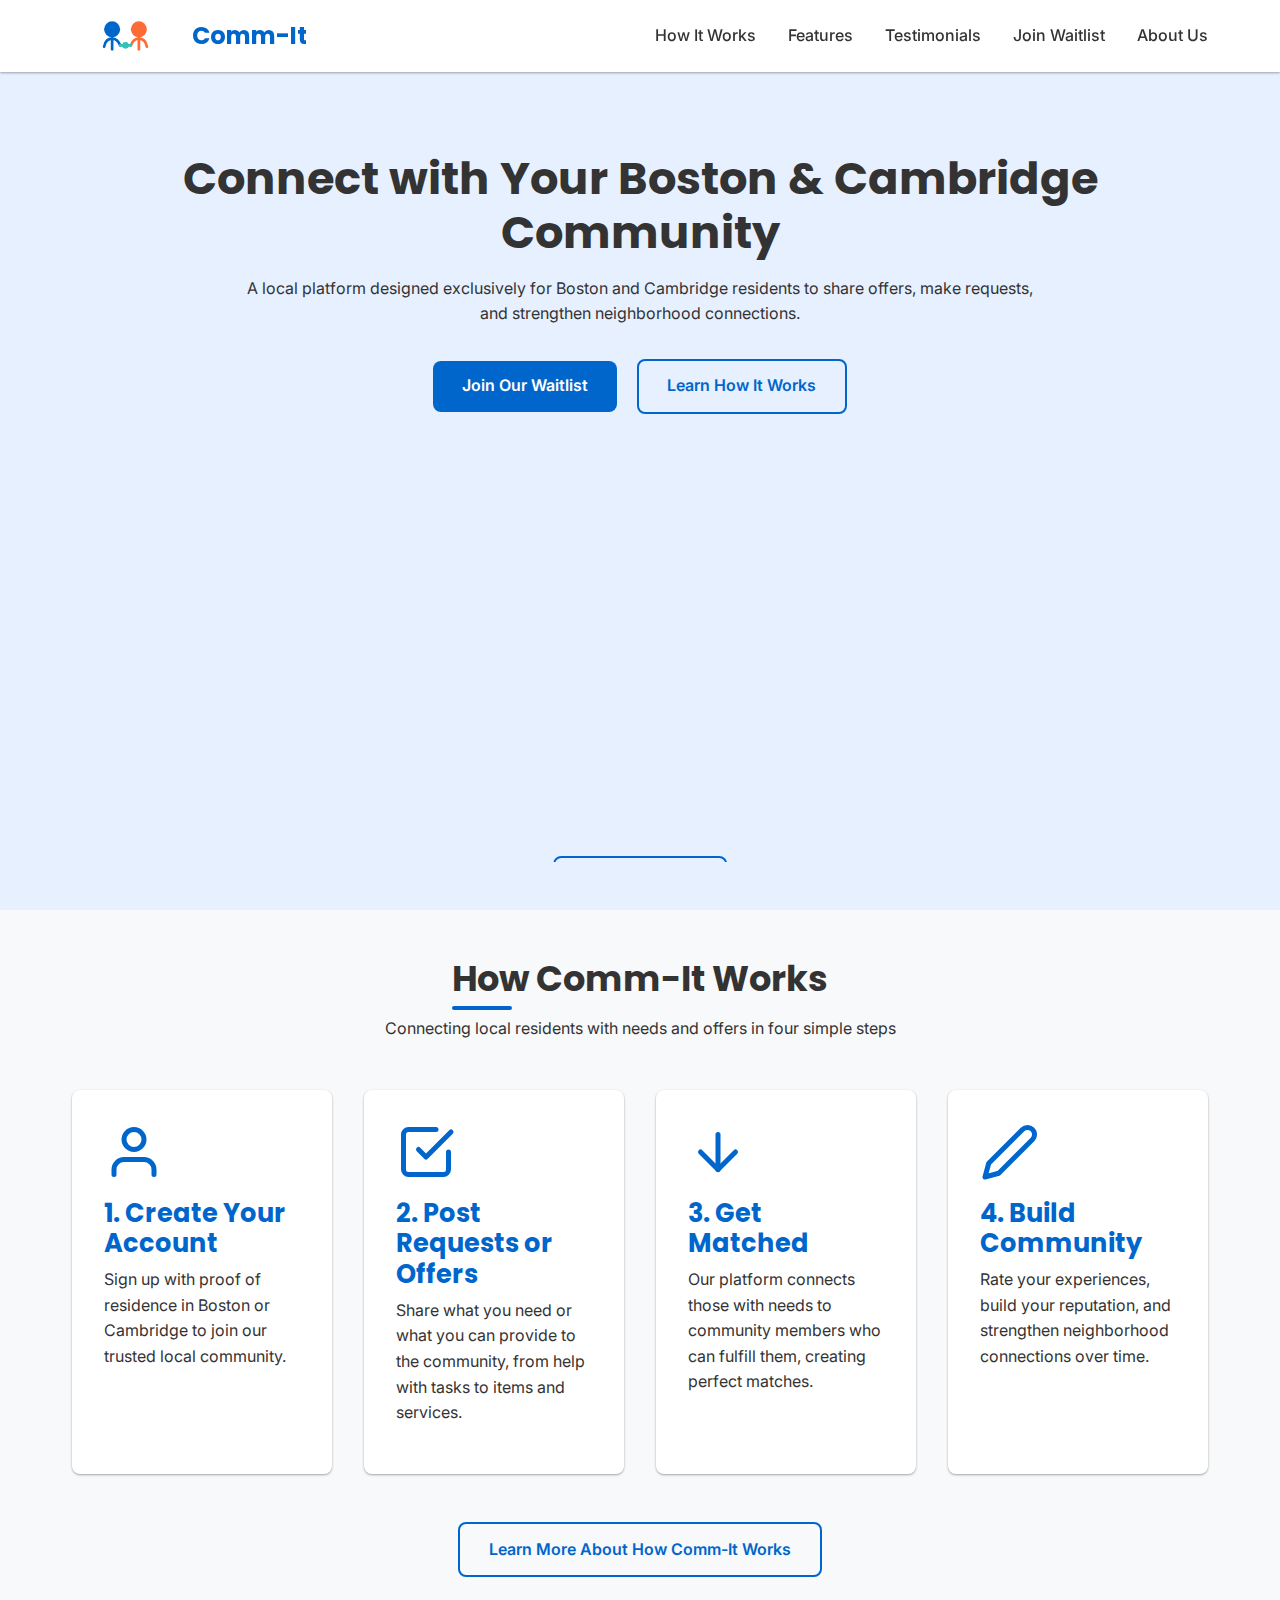
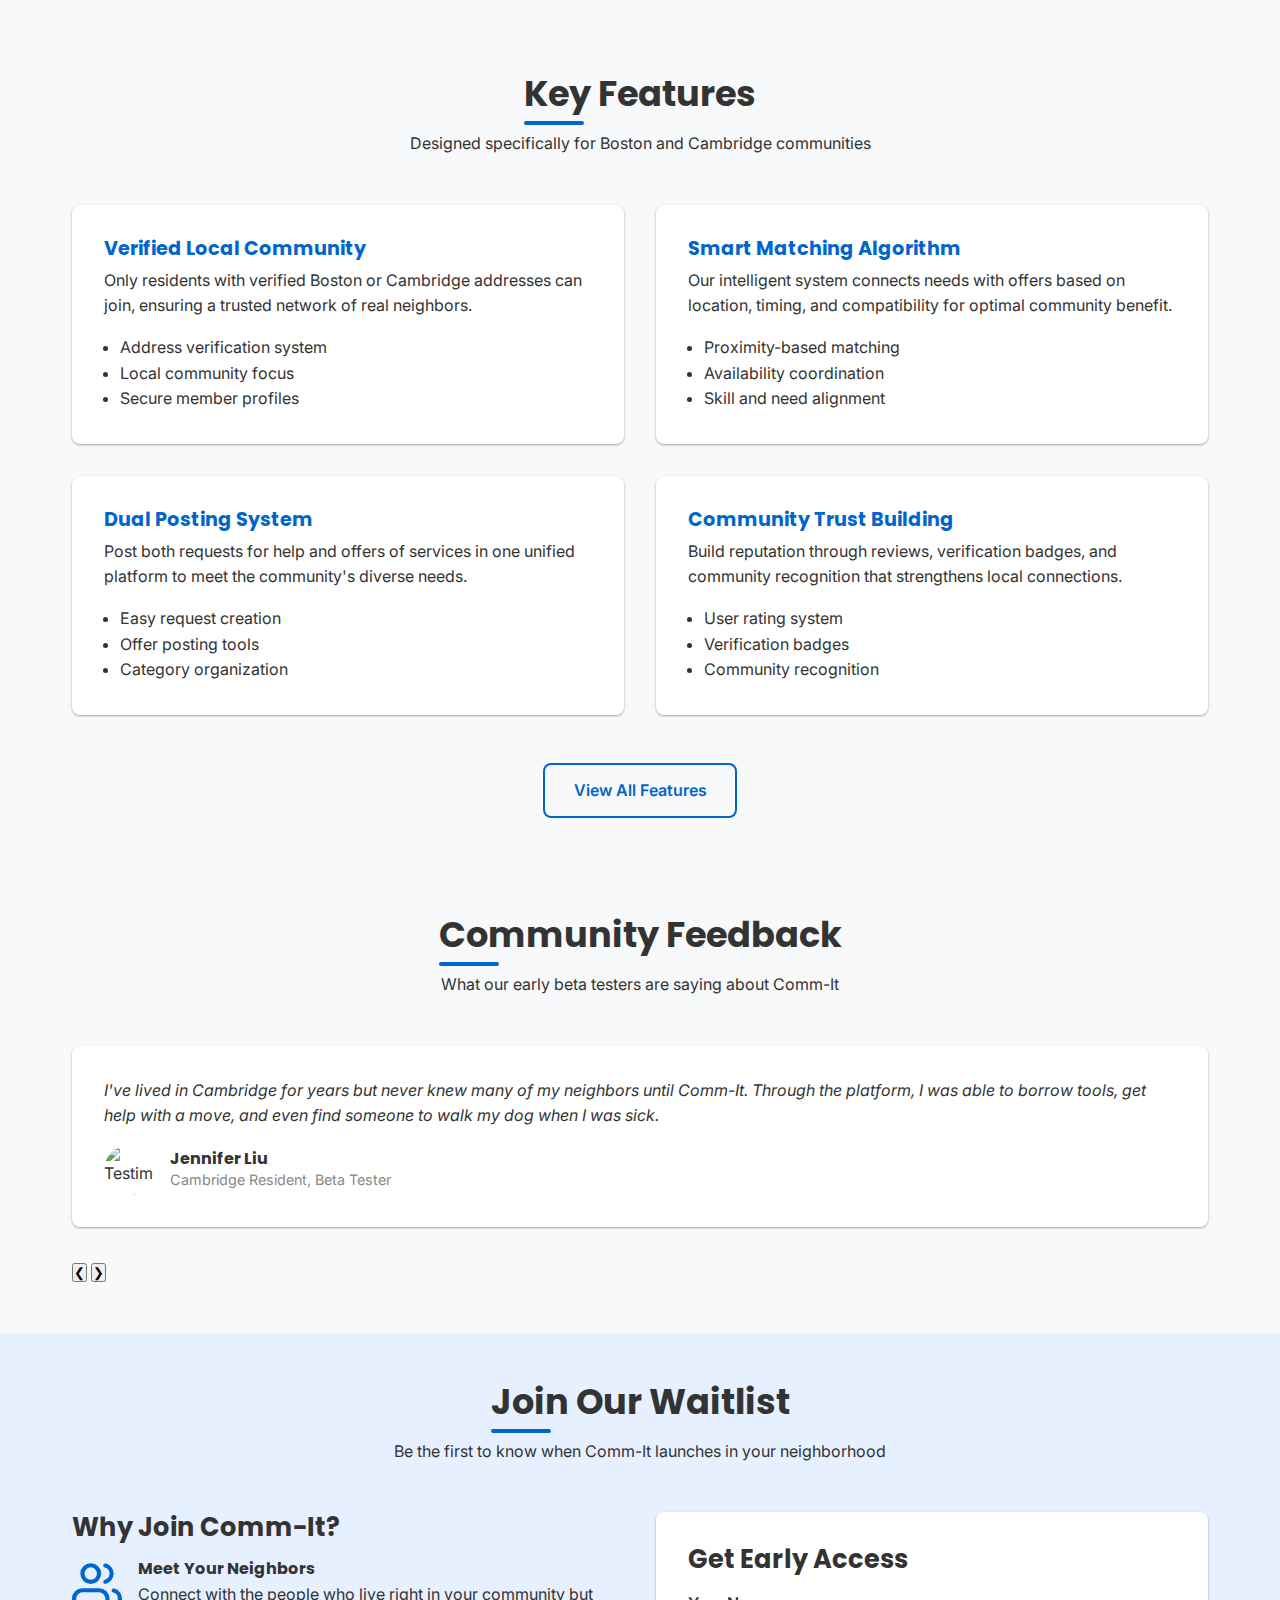
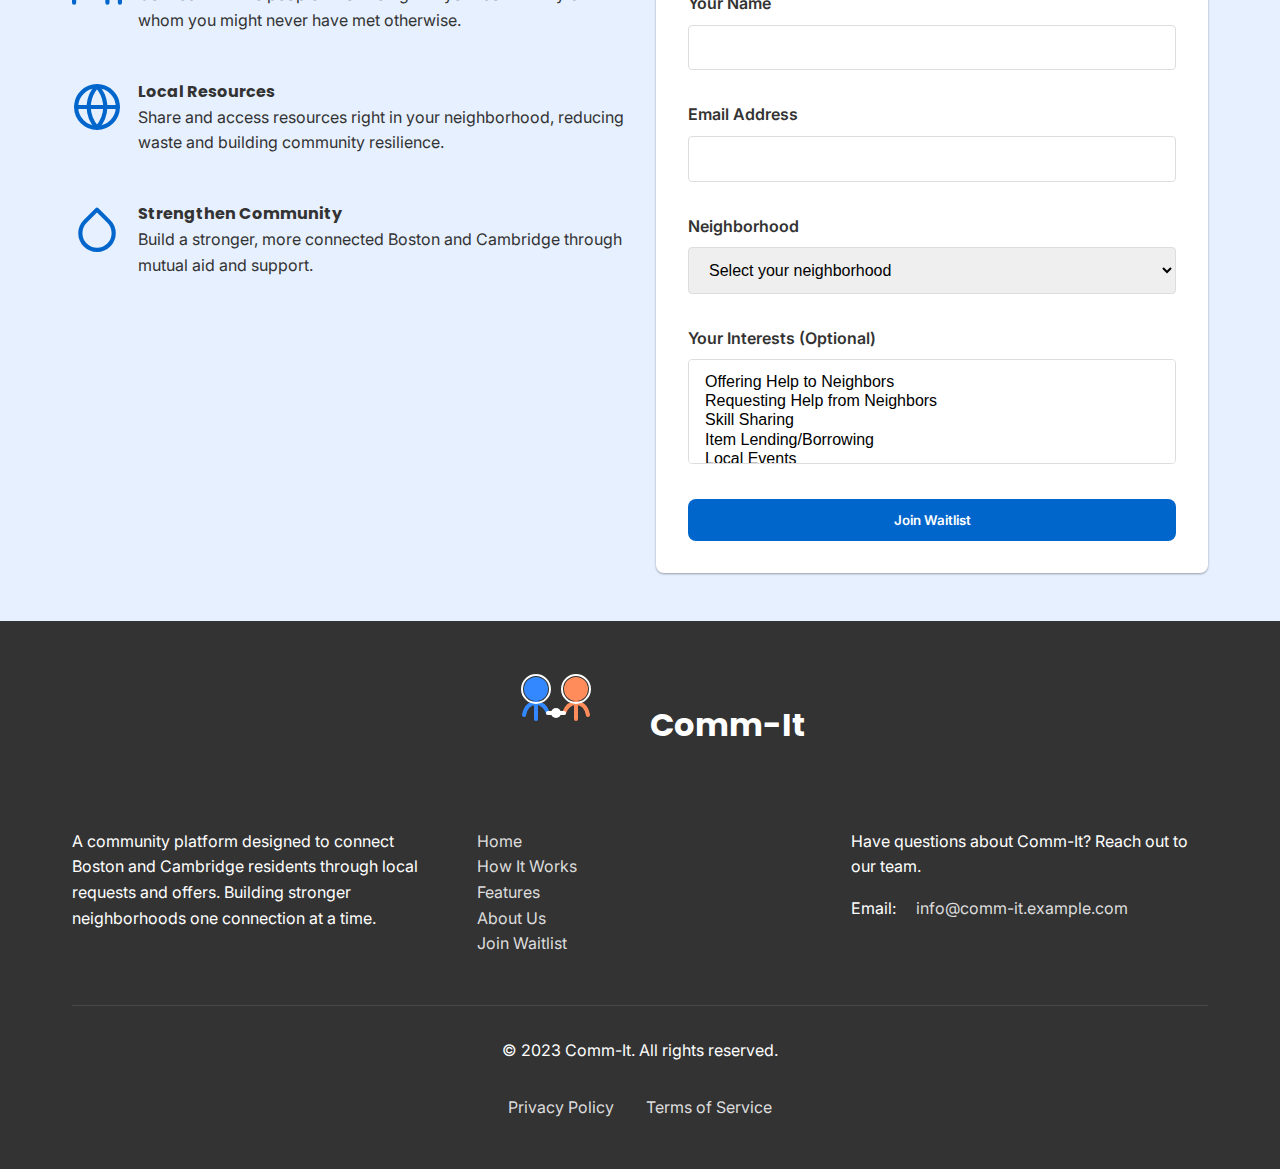
==== commit ab7789cb: "fix our janky af logos" ====
--- a/level-2/index.html
+++ b/level-2/index.html
@@ -23,7 +23,7 @@
         <div class="container flex-between">
             <a href="index.html" class="logo">
                 <img src="assets/logo/comm-it-logo.svg" alt="Comm-It Logo">
-                Comm-It
+                <span style="font-size: 1.5rem; font-weight: 700; margin-left: 5px; vertical-align: middle; font-family: 'Poppins', sans-serif;">Comm-It</span>
             </a>
             <nav>
                 <ul class="nav-list">
@@ -451,6 +451,7 @@
         <div class="container">
             <div class="footer-logo text-center">
                 <img src="assets/logo/comm-it-logo-white.svg" alt="Comm-It Logo" style="height: 60px;">
+                <span style="color: white; font-size: 2rem; font-weight: 700; margin-left: 10px; vertical-align: middle; font-family: 'Poppins', sans-serif;">Comm-It</span>
             </div>
             
             <div class="grid grid-3">
